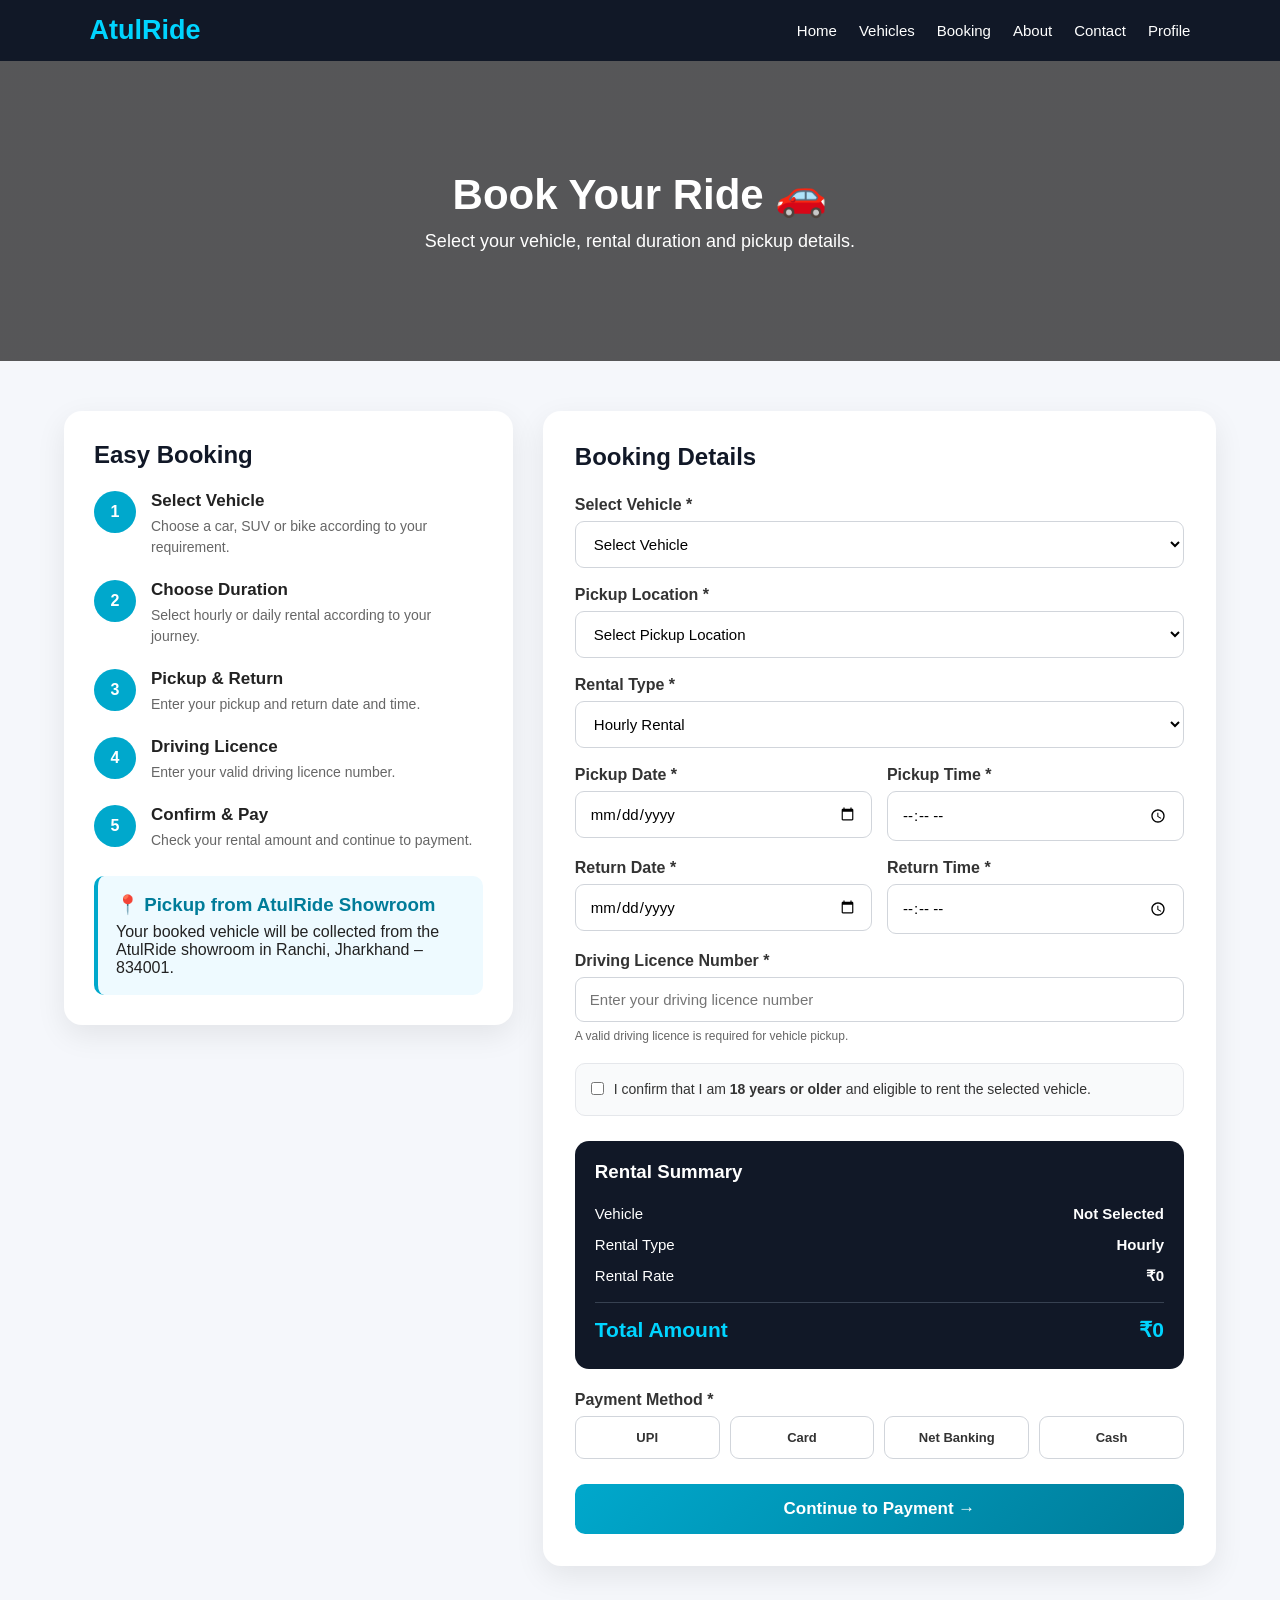
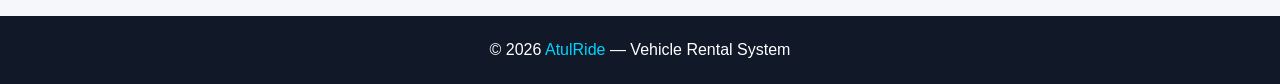
==== booking.html @ 01ee381b "Add files via upload" ====
<!DOCTYPE html>
<html lang="en">
<head>
    <meta charset="UTF-8">
    <meta name="viewport" content="width=device-width, initial-scale=1.0">
    <title>Book Your Vehicle - AtulRide</title>

    <style>
        * {
            margin: 0;
            padding: 0;
            box-sizing: border-box;
            font-family: Arial, sans-serif;
        }

        body {
            background: #f5f7fb;
            color: #222;
        }

        /* NAVBAR */
        .navbar {
            background: #111827;
            color: white;
            padding: 15px 7%;
            display: flex;
            justify-content: space-between;
            align-items: center;
            position: sticky;
            top: 0;
            z-index: 1000;
        }

        .logo {
            font-size: 27px;
            font-weight: bold;
            color: #00d4ff;
        }

        .nav-links {
            display: flex;
            gap: 22px;
            list-style: none;
        }

        .nav-links a {
            color: white;
            text-decoration: none;
            font-size: 15px;
        }

        .nav-links a:hover {
            color: #00d4ff;
        }

        /* HERO */
        .hero {
            min-height: 300px;
            background:
                linear-gradient(rgba(0,0,0,.65), rgba(0,0,0,.65)),
                url("https://images.unsplash.com/photo-1503376780353-7e6692767b70?auto=format&fit=crop&w=1600&q=80");

            background-size: cover;
            background-position: center;

            display: flex;
            justify-content: center;
            align-items: center;

            text-align: center;
            color: white;
            padding: 40px 20px;
        }

        .hero h1 {
            font-size: 42px;
            margin-bottom: 12px;
        }

        .hero p {
            font-size: 18px;
        }

        /* MAIN */
        .booking-section {
            width: 90%;
            max-width: 1200px;
            margin: 50px auto;

            display: grid;
            grid-template-columns: 0.8fr 1.2fr;
            gap: 30px;
        }

        /* INFO CARD */
        .info-card {
            background: white;
            padding: 30px;
            border-radius: 18px;
            box-shadow: 0 10px 30px rgba(0,0,0,.08);
            height: fit-content;
        }

        .info-card h2 {
            margin-bottom: 20px;
            color: #111827;
        }

        .step {
            display: flex;
            gap: 15px;
            margin: 22px 0;
        }

        .step-number {
            min-width: 42px;
            height: 42px;

            background: #00a8cc;
            color: white;

            border-radius: 50%;

            display: flex;
            align-items: center;
            justify-content: center;

            font-weight: bold;
        }

        .step h3 {
            margin-bottom: 5px;
            font-size: 17px;
        }

        .step p {
            color: #666;
            font-size: 14px;
            line-height: 1.5;
        }

        .showroom-box {
            margin-top: 25px;
            padding: 18px;

            background: #eefaff;
            border-left: 4px solid #00a8cc;
            border-radius: 10px;
        }

        .showroom-box h3 {
            margin-bottom: 7px;
            color: #007c99;
        }

        /* FORM */
        .form-card {
            background: white;
            padding: 32px;
            border-radius: 18px;
            box-shadow: 0 10px 30px rgba(0,0,0,.08);
        }

        .form-card h2 {
            margin-bottom: 25px;
            color: #111827;
        }

        .form-group {
            margin-bottom: 18px;
        }

        .form-row {
            display: grid;
            grid-template-columns: 1fr 1fr;
            gap: 15px;
        }

        label {
            display: block;
            margin-bottom: 7px;
            font-weight: 600;
            color: #333;
        }

        input,
        select {
            width: 100%;
            padding: 13px 14px;

            border: 1px solid #d1d5db;
            border-radius: 9px;

            outline: none;
            font-size: 15px;
            background: white;
        }

        input:focus,
        select:focus {
            border-color: #00a8cc;

            box-shadow:
                0 0 0 3px rgba(0,168,204,.1);
        }

        /* DL */
        .dl-note {
            margin-top: 7px;
            font-size: 12px;
            color: #666;
        }

        /* 18+ */
        .terms-box {
            margin: 20px 0;
            padding: 15px;

            background: #f9fafb;
            border: 1px solid #e5e7eb;

            border-radius: 10px;
        }

        .checkbox-line {
            display: flex;
            align-items: flex-start;
            gap: 10px;
        }

        .checkbox-line input {
            width: auto;
            margin-top: 3px;
        }

        .checkbox-line label {
            margin: 0;
            font-size: 14px;
            font-weight: normal;
            line-height: 1.5;
        }

        /* SUMMARY */
        .summary {
            margin-top: 25px;
            padding: 20px;

            background: #111827;
            color: white;

            border-radius: 14px;
        }

        .summary h3 {
            margin-bottom: 15px;
        }

        .summary-row {
            display: flex;
            justify-content: space-between;

            gap: 15px;
            padding: 7px 0;

            font-size: 15px;
        }

        .total-row {
            border-top: 1px solid #374151;

            margin-top: 10px;
            padding-top: 15px;

            font-size: 21px;
            font-weight: bold;

            color: #00d4ff;
        }

        /* PAYMENT */
        .payment-section {
            margin-top: 22px;
        }

        .payment-options {
            display: grid;
            grid-template-columns: repeat(4, 1fr);
            gap: 10px;
        }

        .payment-option {
            position: relative;
        }

        .payment-option input {
            position: absolute;
            opacity: 0;
        }

        .payment-option label {
            border: 1px solid #d1d5db;

            padding: 13px 8px;

            border-radius: 9px;

            text-align: center;
            cursor: pointer;

            font-size: 13px;
            margin: 0;
        }

        .payment-option input:checked + label {
            background: #e6faff;
            border-color: #00a8cc;

            color: #007c99;
            font-weight: bold;
        }

        /* BUTTON */
        .submit-btn {
            width: 100%;

            border: none;

            background:
                linear-gradient(
                    135deg,
                    #00a8cc,
                    #007c99
                );

            color: white;

            padding: 15px;

            border-radius: 10px;

            font-size: 17px;
            font-weight: bold;

            cursor: pointer;

            margin-top: 25px;
        }

        .submit-btn:hover {
            opacity: .92;
            transform: translateY(-1px);
        }

        /* FOOTER */
        footer {
            background: #111827;
            color: white;

            text-align: center;

            padding: 25px;
            margin-top: 50px;
        }

        footer span {
            color: #00d4ff;
        }

        /* MOBILE */
        @media (max-width: 850px) {

            .booking-section {
                grid-template-columns: 1fr;
            }

            .nav-links {
                display: none;
            }
        }

        @media (max-width: 600px) {

            .hero h1 {
                font-size: 30px;
            }

            .hero p {
                font-size: 15px;
            }

            .form-row {
                grid-template-columns: 1fr;
            }

            .payment-options {
                grid-template-columns: 1fr 1fr;
            }

            .form-card,
            .info-card {
                padding: 22px;
            }
        }
    </style>
</head>

<body>

    <!-- NAVBAR -->
    <nav class="navbar">

        <div class="logo">
            AtulRide
        </div>

        <ul class="nav-links">

            <li>
                <a href="index.html">Home</a>
            </li>

            <li>
                <a href="vehicles.html">Vehicles</a>
            </li>

            <li>
                <a href="booking.html">Booking</a>
            </li>

            <li>
                <a href="about.html">About</a>
            </li>

            <li>
                <a href="contact.html">Contact</a>
            </li>

            <li>
                <a href="profile.html">Profile</a>
            </li>

        </ul>

    </nav>


    <!-- HERO -->
    <section class="hero">

        <div>

            <h1>
                Book Your Ride 🚗
            </h1>

            <p>
                Select your vehicle, rental duration and pickup details.
            </p>

        </div>

    </section>


    <!-- BOOKING -->
    <section class="booking-section">


        <!-- LEFT -->
        <div class="info-card">

            <h2>
                Easy Booking
            </h2>


            <div class="step">

                <div class="step-number">
                    1
                </div>

                <div>

                    <h3>
                        Select Vehicle
                    </h3>

                    <p>
                        Choose a car, SUV or bike according to your requirement.
                    </p>

                </div>

            </div>


            <div class="step">

                <div class="step-number">
                    2
                </div>

                <div>

                    <h3>
                        Choose Duration
                    </h3>

                    <p>
                        Select hourly or daily rental according to your journey.
                    </p>

                </div>

            </div>


            <div class="step">

                <div class="step-number">
                    3
                </div>

                <div>

                    <h3>
                        Pickup & Return
                    </h3>

                    <p>
                        Enter your pickup and return date and time.
                    </p>

                </div>

            </div>


            <div class="step">

                <div class="step-number">
                    4
                </div>

                <div>

                    <h3>
                        Driving Licence
                    </h3>

                    <p>
                        Enter your valid driving licence number.
                    </p>

                </div>

            </div>


            <div class="step">

                <div class="step-number">
                    5
                </div>

                <div>

                    <h3>
                        Confirm & Pay
                    </h3>

                    <p>
                        Check your rental amount and continue to payment.
                    </p>

                </div>

            </div>


            <div class="showroom-box">

                <h3>
                    📍 Pickup from AtulRide Showroom
                </h3>

                <p>
                    Your booked vehicle will be collected from the
                    AtulRide showroom in Ranchi, Jharkhand – 834001.
                </p>

            </div>

        </div>


        <!-- RIGHT FORM -->
        <div class="form-card">

            <h2>
                Booking Details
            </h2>


            <form id="bookingForm">


                <!-- VEHICLE -->
                <div class="form-group">

                    <label for="vehicle">
                        Select Vehicle *
                    </label>

                    <select id="vehicle" required>

                        <option value="">
                            Select Vehicle
                        </option>

                        <option value="Maruti Swift">
                            Maruti Swift — ₹150/hr | ₹1,200/day
                        </option>

                        <option value="Hyundai Creta">
                            Hyundai Creta — ₹250/hr | ₹2,000/day
                        </option>

                        <option value="Royal Enfield">
                            Royal Enfield — ₹100/hr | ₹900/day
                        </option>

                        <option value="Honda Activa">
                            Honda Activa — ₹60/hr | ₹500/day
                        </option>

                    </select>

                </div>


                <!-- PICKUP LOCATION -->
                <div class="form-group">

                    <label for="pickupLocation">
                        Pickup Location *
                    </label>

                    <select id="pickupLocation" required>

                        <option value="">
                            Select Pickup Location
                        </option>

                        <option value="Main Road">
                            Main Road — Available
                        </option>

                        <option value="Kanke Road">
                            Kanke Road — Available
                        </option>

                        <option value="Harmu">
                            Harmu — Available
                        </option>

                        <option value="Lalpur" disabled>
                            Lalpur — Unavailable
                        </option>

                        <option value="Doranda" disabled>
                            Doranda — Unavailable
                        </option>

                    </select>

                </div>


                <!-- RENTAL TYPE -->
                <div class="form-group">

                    <label for="rentalType">
                        Rental Type *
                    </label>

                    <select id="rentalType" required>

                        <option value="hourly">
                            Hourly Rental
                        </option>

                        <option value="daily">
                            Daily Rental
                        </option>

                    </select>

                </div>


                <!-- PICKUP -->
                <div class="form-row">

                    <div class="form-group">

                        <label for="pickupDate">
                            Pickup Date *
                        </label>

                        <input
                            type="date"
                            id="pickupDate"
                            required
                        >

                    </div>


                    <div class="form-group">

                        <label for="pickupTime">
                            Pickup Time *
                        </label>

                        <input
                            type="time"
                            id="pickupTime"
                            required
                        >

                    </div>

                </div>


                <!-- RETURN -->
                <div class="form-row">

                    <div class="form-group">

                        <label for="returnDate">
                            Return Date *
                        </label>

                        <input
                            type="date"
                            id="returnDate"
                            required
                        >

                    </div>


                    <div class="form-group">

                        <label for="returnTime">
                            Return Time *
                        </label>

                        <input
                            type="time"
                            id="returnTime"
                            required
                        >

                    </div>

                </div>


                <!-- DRIVING LICENCE -->
                <div class="form-group">

                    <label for="drivingLicence">
                        Driving Licence Number *
                    </label>

                    <input
                        type="text"
                        id="drivingLicence"
                        placeholder="Enter your driving licence number"
                        maxlength="16"
                        required
                    >

                    <p class="dl-note">
                        A valid driving licence is required for vehicle pickup.
                    </p>

                </div>


                <!-- 18+ -->
                <div class="terms-box">

                    <div class="checkbox-line">

                        <input
                            type="checkbox"
                            id="ageConfirm"
                            required
                        >

                        <label for="ageConfirm">

                            I confirm that I am
                            <strong>18 years or older</strong>
                            and eligible to rent the selected vehicle.

                        </label>

                    </div>

                </div>


                <!-- SUMMARY -->
                <div class="summary">

                    <h3>
                        Rental Summary
                    </h3>


                    <div class="summary-row">

                        <span>
                            Vehicle
                        </span>

                        <strong id="summaryVehicle">
                            Not Selected
                        </strong>

                    </div>


                    <div class="summary-row">

                        <span>
                            Rental Type
                        </span>

                        <strong id="summaryType">
                            Hourly
                        </strong>

                    </div>


                    <div class="summary-row">

                        <span>
                            Rental Rate
                        </span>

                        <strong id="summaryRate">
                            ₹0
                        </strong>

                    </div>


                    <div class="summary-row total-row">

                        <span>
                            Total Amount
                        </span>

                        <strong id="rentDisplay">
                            ₹0
                        </strong>

                    </div>

                </div>


                <!-- PAYMENT -->
                <div class="payment-section">

                    <label>
                        Payment Method *
                    </label>


                    <div class="payment-options">


                        <div class="payment-option">

                            <input
                                type="radio"
                                name="paymentMethod"
                                id="upi"
                                value="UPI"
                                required
                            >

                            <label for="upi">
                                UPI
                            </label>

                        </div>


                        <div class="payment-option">

                            <input
                                type="radio"
                                name="paymentMethod"
                                id="card"
                                value="Card"
                            >

                            <label for="card">
                                Card
                            </label>

                        </div>


                        <div class="payment-option">

                            <input
                                type="radio"
                                name="paymentMethod"
                                id="netbanking"
                                value="Net Banking"
                            >

                            <label for="netbanking">
                                Net Banking
                            </label>

                        </div>


                        <div class="payment-option">

                            <input
                                type="radio"
                                name="paymentMethod"
                                id="cash"
                                value="Cash"
                            >

                            <label for="cash">
                                Cash
                            </label>

                        </div>

                    </div>

                </div>


                <!-- SUBMIT -->
                <button
                    type="submit"
                    class="submit-btn"
                >
                    Continue to Payment →
                </button>


            </form>

        </div>

    </section>


    <!-- FOOTER -->
    <footer>

        <p>
            © 2026 <span>AtulRide</span> —
            Vehicle Rental System
        </p>

    </footer>


    <script>

        /* VEHICLE RATES */

        const vehicleRates = {

            "Maruti Swift": {
                hourly: 150,
                daily: 1200
            },

            "Hyundai Creta": {
                hourly: 250,
                daily: 2000
            },

            "Royal Enfield": {
                hourly: 100,
                daily: 900
            },

            "Honda Activa": {
                hourly: 60,
                daily: 500
            }

        };


        /* ELEMENTS */

        const bookingForm =
            document.getElementById("bookingForm");

        const vehicle =
            document.getElementById("vehicle");

        const pickupLocation =
            document.getElementById("pickupLocation");

        const rentalType =
            document.getElementById("rentalType");

        const pickupDate =
            document.getElementById("pickupDate");

        const pickupTime =
            document.getElementById("pickupTime");

        const returnDate =
            document.getElementById("returnDate");

        const returnTime =
            document.getElementById("returnTime");

        const drivingLicence =
            document.getElementById("drivingLicence");

        const ageConfirm =
            document.getElementById("ageConfirm");

        const rentDisplay =
            document.getElementById("rentDisplay");

        const summaryVehicle =
            document.getElementById("summaryVehicle");

        const summaryType =
            document.getElementById("summaryType");

        const summaryRate =
            document.getElementById("summaryRate");


        /* MIN DATE */

        const today =
            new Date()
            .toISOString()
            .split("T")[0];

        pickupDate.min = today;
        returnDate.min = today;


        /* URL VEHICLE */

        const urlParams =
            new URLSearchParams(
                window.location.search
            );

        const selectedVehicle =
            urlParams.get("vehicle");

        if (
            selectedVehicle &&
            vehicleRates[selectedVehicle]
        ) {

            vehicle.value =
                selectedVehicle;

        }


        /* SAVED LOCATION */

        const savedLocation =
            localStorage.getItem(
                "selectedLocation"
            );

        if (savedLocation) {

            const option =
                [...pickupLocation.options]
                .find(
                    option =>
                    option.value === savedLocation &&
                    !option.disabled
                );

            if (option) {

                pickupLocation.value =
                    savedLocation;

            }

        }


        /* DL INPUT */

        drivingLicence.addEventListener(
            "input",
            function () {

                this.value =
                    this.value
                    .toUpperCase()
                    .replace(/[^A-Z0-9]/g, "")
                    .slice(0, 16);

            }
        );


        /* RENT CALCULATION */

        function calculateRent() {

            const selected =
                vehicle.value;

            const type =
                rentalType.value;

            if (
                !selected ||
                !vehicleRates[selected]
            ) {

                summaryVehicle.textContent =
                    "Not Selected";

                summaryRate.textContent =
                    "₹0";

                rentDisplay.textContent =
                    "₹0";

                return 0;

            }


            const rate =
                vehicleRates[selected][type];


            summaryVehicle.textContent =
                selected;

            summaryType.textContent =
                type === "hourly"
                    ? "Hourly"
                    : "Daily";

            summaryRate.textContent =
                "₹" + rate;


            let total =
                rate;


            if (
                pickupDate.value &&
                pickupTime.value &&
                returnDate.value &&
                returnTime.value
            ) {

                const start =
                    new Date(
                        pickupDate.value +
                        "T" +
                        pickupTime.value
                    );

                const end =
                    new Date(
                        returnDate.value +
                        "T" +
                        returnTime.value
                    );


                const difference =
                    end - start;


                if (difference > 0) {

                    const hours =
                        difference /
                        (1000 * 60 * 60);


                    if (type === "hourly") {

                        total =
                            Math.ceil(hours) *
                            rate;

                    } else {

                        const days =
                            Math.ceil(hours / 24);

                        total =
                            days * rate;

                    }

                }

            }


            rentDisplay.textContent =
                "₹" +
                total.toLocaleString("en-IN");


            return total;

        }


        /* UPDATE AMOUNT */

        vehicle.addEventListener(
            "change",
            calculateRent
        );

        rentalType.addEventListener(
            "change",
            calculateRent
        );

        pickupDate.addEventListener(
            "change",
            calculateRent
        );

        pickupTime.addEventListener(
            "change",
            calculateRent
        );

        returnDate.addEventListener(
            "change",
            calculateRent
        );

        returnTime.addEventListener(
            "change",
            calculateRent
        );


        /* RETURN DATE */

        pickupDate.addEventListener(
            "change",
            function () {

                returnDate.min =
                    this.value;

            }
        );


        /* SUBMIT */

        bookingForm.addEventListener(
            "submit",
            function (event) {

                event.preventDefault();


                /* DL */

                if (
                    !drivingLicence.value.trim()
                ) {

                    alert(
                        "Please enter your Driving Licence number."
                    );

                    drivingLicence.focus();

                    return;

                }


                /* 18+ */

                if (!ageConfirm.checked) {

                    alert(
                        "You must confirm that you are 18 years or older."
                    );

                    ageConfirm.focus();

                    return;

                }


                /* VEHICLE */

                if (!vehicle.value) {

                    alert(
                        "Please select a vehicle."
                    );

                    vehicle.focus();

                    return;

                }


                /* LOCATION */

                if (!pickupLocation.value) {

                    alert(
                        "Please select a pickup location."
                    );

                    pickupLocation.focus();

                    return;

                }


                /* DATE/TIME */

                if (
                    !pickupDate.value ||
                    !pickupTime.value ||
                    !returnDate.value ||
                    !returnTime.value
                ) {

                    alert(
                        "Please select pickup and return date/time."
                    );

                    return;

                }


                const start =
                    new Date(
                        pickupDate.value +
                        "T" +
                        pickupTime.value
                    );

                const end =
                    new Date(
                        returnDate.value +
                        "T" +
                        returnTime.value
                    );


                if (end <= start) {

                    alert(
                        "Return date/time must be after pickup date/time."
                    );

                    return;

                }


                /* AMOUNT */

                const amount =
                    calculateRent();


                if (amount <= 0) {

                    alert(
                        "Please check your booking details."
                    );

                    return;

                }


                /* PAYMENT */

                const selectedPayment =
                    document.querySelector(
                        'input[name="paymentMethod"]:checked'
                    );


                if (!selectedPayment) {

                    alert(
                        "Please select a payment method."
                    );

                    return;

                }


                /* BOOKING DATA */

                const bookingData = {

                    vehicle:
                        vehicle.value,

                    pickupLocation:
                        pickupLocation.value,

                    rentalType:
                        rentalType.value,

                    pickupDate:
                        pickupDate.value,

                    pickupTime:
                        pickupTime.value,

                    returnDate:
                        returnDate.value,

                    returnTime:
                        returnTime.value,

                    drivingLicence:
                        drivingLicence.value,

                    ageConfirmed:
                        true,

                    totalRent:
                        amount,

                    bookingStatus:
                        "Confirmed"

                };


                localStorage.setItem(
                    "bookingData",
                    JSON.stringify(
                        bookingData
                    )
                );


                /* PAYMENT */

                localStorage.setItem(
                    "paymentMethod",
                    selectedPayment.value
                );

                localStorage.setItem(
                    "paymentStatus",
                    "Pending"
                );


                /* REDIRECT */

                window.location.href =
                    "payment.html";

            }
        );


        /* INITIAL */

        calculateRent();

    </script>

</body>
</html>
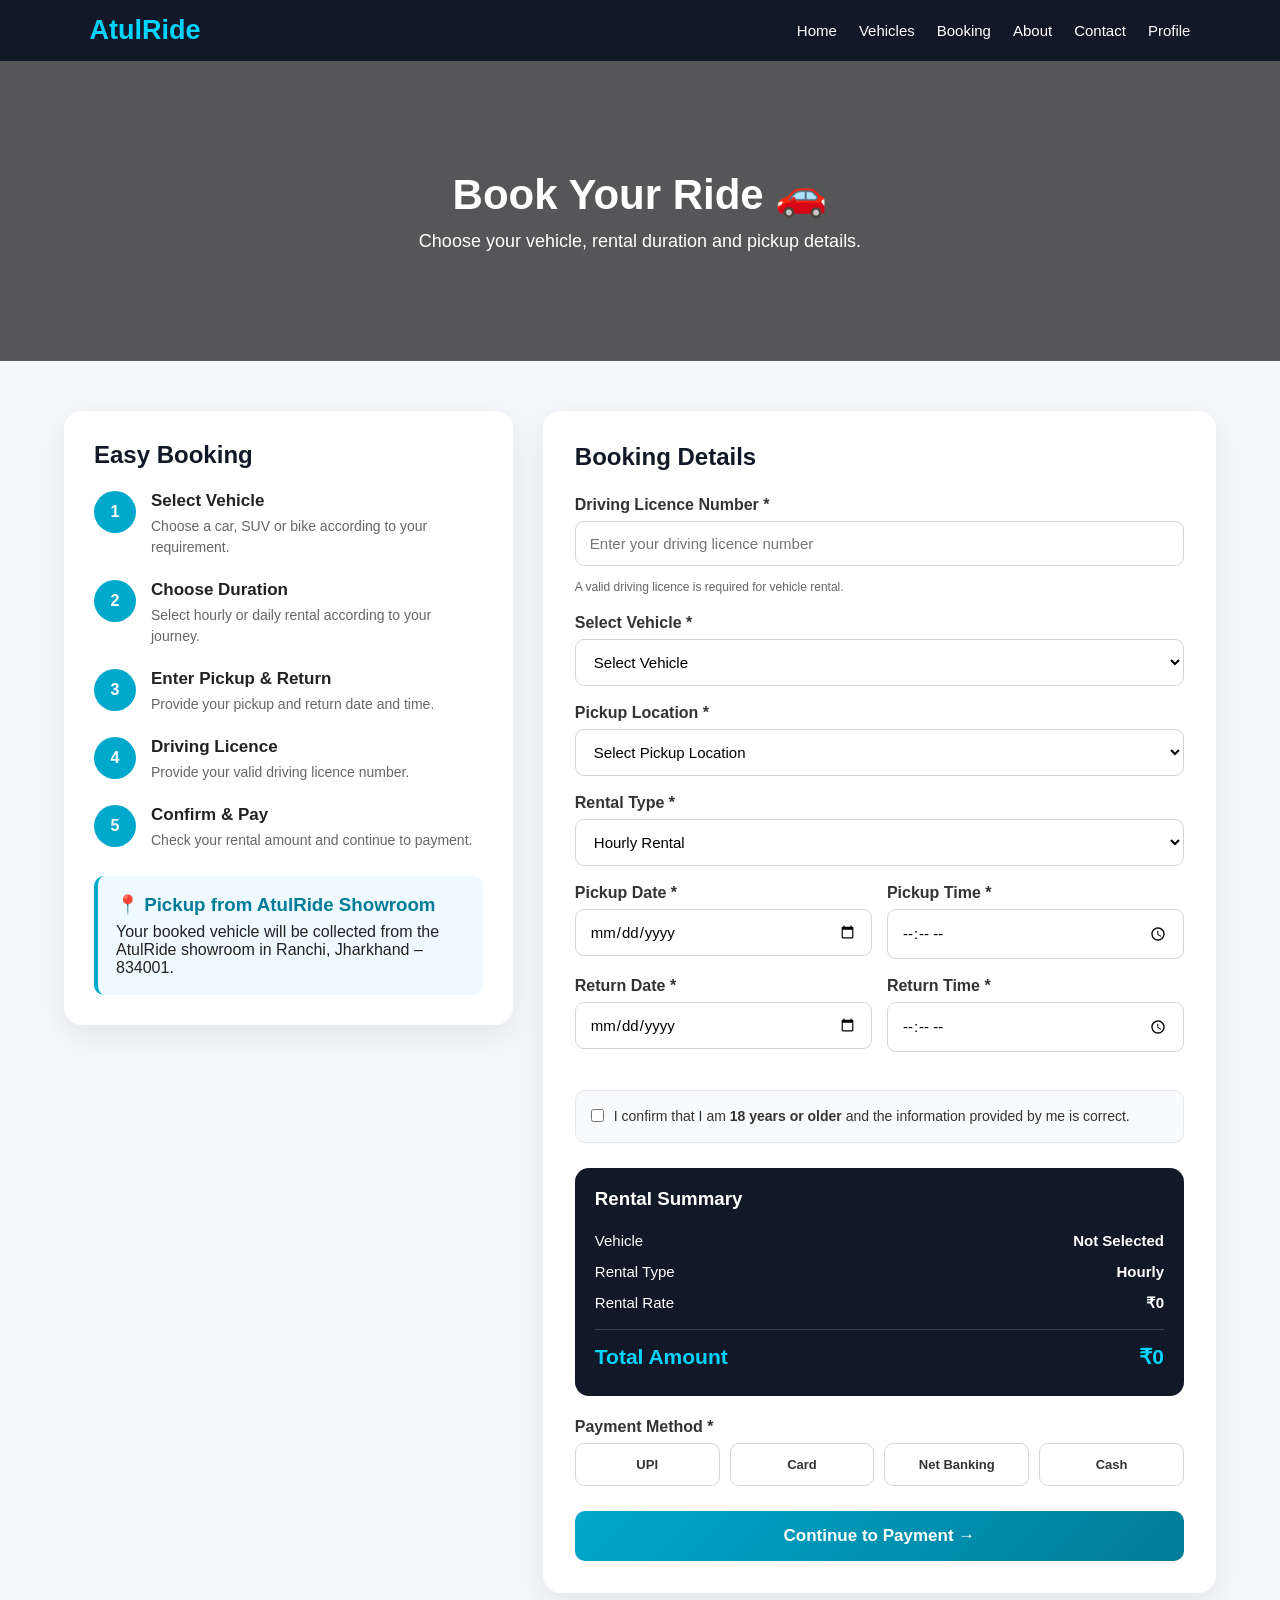
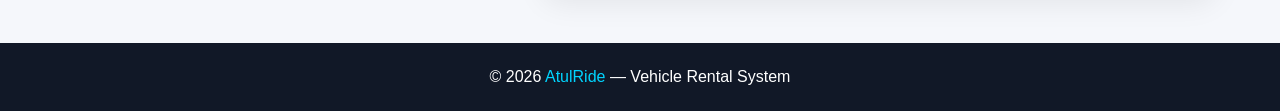
==== commit 5463c06c: "Add files via upload" ====
--- a/booking.html
+++ b/booking.html
@@ -1,1524 +1,1382 @@
-<!DOCTYPE html>
-<html lang="en">
-<head>
-    <meta charset="UTF-8">
-    <meta name="viewport" content="width=device-width, initial-scale=1.0">
-    <title>Book Your Vehicle - AtulRide</title>
-
-    <style>
-        * {
-            margin: 0;
-            padding: 0;
-            box-sizing: border-box;
-            font-family: Arial, sans-serif;
-        }
-
-        body {
-            background: #f5f7fb;
-            color: #222;
-        }
-
-        /* NAVBAR */
-        .navbar {
-            background: #111827;
-            color: white;
-            padding: 15px 7%;
-            display: flex;
-            justify-content: space-between;
-            align-items: center;
-            position: sticky;
-            top: 0;
-            z-index: 1000;
-        }
-
-        .logo {
-            font-size: 27px;
-            font-weight: bold;
-            color: #00d4ff;
-        }
-
-        .nav-links {
-            display: flex;
-            gap: 22px;
-            list-style: none;
-        }
-
-        .nav-links a {
-            color: white;
-            text-decoration: none;
-            font-size: 15px;
-        }
-
-        .nav-links a:hover {
-            color: #00d4ff;
-        }
-
-        /* HERO */
-        .hero {
-            min-height: 300px;
-            background:
-                linear-gradient(rgba(0,0,0,.65), rgba(0,0,0,.65)),
-                url("https://images.unsplash.com/photo-1503376780353-7e6692767b70?auto=format&fit=crop&w=1600&q=80");
-
-            background-size: cover;
-            background-position: center;
-
-            display: flex;
-            justify-content: center;
-            align-items: center;
-
-            text-align: center;
-            color: white;
-            padding: 40px 20px;
-        }
-
-        .hero h1 {
-            font-size: 42px;
-            margin-bottom: 12px;
-        }
-
-        .hero p {
-            font-size: 18px;
-        }
-
-        /* MAIN */
-        .booking-section {
-            width: 90%;
-            max-width: 1200px;
-            margin: 50px auto;
-
-            display: grid;
-            grid-template-columns: 0.8fr 1.2fr;
-            gap: 30px;
-        }
-
-        /* INFO CARD */
-        .info-card {
-            background: white;
-            padding: 30px;
-            border-radius: 18px;
-            box-shadow: 0 10px 30px rgba(0,0,0,.08);
-            height: fit-content;
-        }
-
-        .info-card h2 {
-            margin-bottom: 20px;
-            color: #111827;
-        }
-
-        .step {
-            display: flex;
-            gap: 15px;
-            margin: 22px 0;
-        }
-
-        .step-number {
-            min-width: 42px;
-            height: 42px;
-
-            background: #00a8cc;
-            color: white;
-
-            border-radius: 50%;
-
-            display: flex;
-            align-items: center;
-            justify-content: center;
-
-            font-weight: bold;
-        }
-
-        .step h3 {
-            margin-bottom: 5px;
-            font-size: 17px;
-        }
-
-        .step p {
-            color: #666;
-            font-size: 14px;
-            line-height: 1.5;
-        }
-
-        .showroom-box {
-            margin-top: 25px;
-            padding: 18px;
-
-            background: #eefaff;
-            border-left: 4px solid #00a8cc;
-            border-radius: 10px;
-        }
-
-        .showroom-box h3 {
-            margin-bottom: 7px;
-            color: #007c99;
-        }
-
-        /* FORM */
-        .form-card {
-            background: white;
-            padding: 32px;
-            border-radius: 18px;
-            box-shadow: 0 10px 30px rgba(0,0,0,.08);
-        }
-
-        .form-card h2 {
-            margin-bottom: 25px;
-            color: #111827;
-        }
-
-        .form-group {
-            margin-bottom: 18px;
-        }
-
-        .form-row {
-            display: grid;
-            grid-template-columns: 1fr 1fr;
-            gap: 15px;
-        }
-
-        label {
-            display: block;
-            margin-bottom: 7px;
-            font-weight: 600;
-            color: #333;
-        }
-
-        input,
-        select {
-            width: 100%;
-            padding: 13px 14px;
-
-            border: 1px solid #d1d5db;
-            border-radius: 9px;
-
-            outline: none;
-            font-size: 15px;
-            background: white;
-        }
-
-        input:focus,
-        select:focus {
-            border-color: #00a8cc;
-
-            box-shadow:
-                0 0 0 3px rgba(0,168,204,.1);
-        }
-
-        /* DL */
-        .dl-note {
-            margin-top: 7px;
-            font-size: 12px;
-            color: #666;
-        }
-
-        /* 18+ */
-        .terms-box {
-            margin: 20px 0;
-            padding: 15px;
-
-            background: #f9fafb;
-            border: 1px solid #e5e7eb;
-
-            border-radius: 10px;
-        }
-
-        .checkbox-line {
-            display: flex;
-            align-items: flex-start;
-            gap: 10px;
-        }
-
-        .checkbox-line input {
-            width: auto;
-            margin-top: 3px;
-        }
-
-        .checkbox-line label {
-            margin: 0;
-            font-size: 14px;
-            font-weight: normal;
-            line-height: 1.5;
-        }
-
-        /* SUMMARY */
-        .summary {
-            margin-top: 25px;
-            padding: 20px;
-
-            background: #111827;
-            color: white;
-
-            border-radius: 14px;
-        }
-
-        .summary h3 {
-            margin-bottom: 15px;
-        }
-
-        .summary-row {
-            display: flex;
-            justify-content: space-between;
-
-            gap: 15px;
-            padding: 7px 0;
-
-            font-size: 15px;
-        }
-
-        .total-row {
-            border-top: 1px solid #374151;
-
-            margin-top: 10px;
-            padding-top: 15px;
-
-            font-size: 21px;
-            font-weight: bold;
-
-            color: #00d4ff;
-        }
-
-        /* PAYMENT */
-        .payment-section {
-            margin-top: 22px;
-        }
-
-        .payment-options {
-            display: grid;
-            grid-template-columns: repeat(4, 1fr);
-            gap: 10px;
-        }
-
-        .payment-option {
-            position: relative;
-        }
-
-        .payment-option input {
-            position: absolute;
-            opacity: 0;
-        }
-
-        .payment-option label {
-            border: 1px solid #d1d5db;
-
-            padding: 13px 8px;
-
-            border-radius: 9px;
-
-            text-align: center;
-            cursor: pointer;
-
-            font-size: 13px;
-            margin: 0;
-        }
-
-        .payment-option input:checked + label {
-            background: #e6faff;
-            border-color: #00a8cc;
-
-            color: #007c99;
-            font-weight: bold;
-        }
-
-        /* BUTTON */
-        .submit-btn {
-            width: 100%;
-
-            border: none;
-
-            background:
-                linear-gradient(
-                    135deg,
-                    #00a8cc,
-                    #007c99
-                );
-
-            color: white;
-
-            padding: 15px;
-
-            border-radius: 10px;
-
-            font-size: 17px;
-            font-weight: bold;
-
-            cursor: pointer;
-
-            margin-top: 25px;
-        }
-
-        .submit-btn:hover {
-            opacity: .92;
-            transform: translateY(-1px);
-        }
-
-        /* FOOTER */
-        footer {
-            background: #111827;
-            color: white;
-
-            text-align: center;
-
-            padding: 25px;
-            margin-top: 50px;
-        }
-
-        footer span {
-            color: #00d4ff;
-        }
-
-        /* MOBILE */
-        @media (max-width: 850px) {
-
-            .booking-section {
-                grid-template-columns: 1fr;
-            }
-
-            .nav-links {
-                display: none;
-            }
-        }
-
-        @media (max-width: 600px) {
-
-            .hero h1 {
-                font-size: 30px;
-            }
-
-            .hero p {
-                font-size: 15px;
-            }
-
-            .form-row {
-                grid-template-columns: 1fr;
-            }
-
-            .payment-options {
-                grid-template-columns: 1fr 1fr;
-            }
-
-            .form-card,
-            .info-card {
-                padding: 22px;
-            }
-        }
-    </style>
-</head>
-
-<body>
-
-    <!-- NAVBAR -->
-    <nav class="navbar">
-
-        <div class="logo">
-            AtulRide
-        </div>
-
-        <ul class="nav-links">
-
-            <li>
-                <a href="index.html">Home</a>
-            </li>
-
-            <li>
-                <a href="vehicles.html">Vehicles</a>
-            </li>
-
-            <li>
-                <a href="booking.html">Booking</a>
-            </li>
-
-            <li>
-                <a href="about.html">About</a>
-            </li>
-
-            <li>
-                <a href="contact.html">Contact</a>
-            </li>
-
-            <li>
-                <a href="profile.html">Profile</a>
-            </li>
-
-        </ul>
-
-    </nav>
-
-
-    <!-- HERO -->
-    <section class="hero">
-
-        <div>
-
-            <h1>
-                Book Your Ride 🚗
-            </h1>
-
-            <p>
-                Select your vehicle, rental duration and pickup details.
-            </p>
-
-        </div>
-
-    </section>
-
-
-    <!-- BOOKING -->
-    <section class="booking-section">
-
-
-        <!-- LEFT -->
-        <div class="info-card">
-
-            <h2>
-                Easy Booking
-            </h2>
-
-
-            <div class="step">
-
-                <div class="step-number">
-                    1
-                </div>
-
-                <div>
-
-                    <h3>
-                        Select Vehicle
-                    </h3>
-
-                    <p>
-                        Choose a car, SUV or bike according to your requirement.
-                    </p>
-
-                </div>
-
-            </div>
-
-
-            <div class="step">
-
-                <div class="step-number">
-                    2
-                </div>
-
-                <div>
-
-                    <h3>
-                        Choose Duration
-                    </h3>
-
-                    <p>
-                        Select hourly or daily rental according to your journey.
-                    </p>
-
-                </div>
-
-            </div>
-
-
-            <div class="step">
-
-                <div class="step-number">
-                    3
-                </div>
-
-                <div>
-
-                    <h3>
-                        Pickup & Return
-                    </h3>
-
-                    <p>
-                        Enter your pickup and return date and time.
-                    </p>
-
-                </div>
-
-            </div>
-
-
-            <div class="step">
-
-                <div class="step-number">
-                    4
-                </div>
-
-                <div>
-
-                    <h3>
-                        Driving Licence
-                    </h3>
-
-                    <p>
-                        Enter your valid driving licence number.
-                    </p>
-
-                </div>
-
-            </div>
-
-
-            <div class="step">
-
-                <div class="step-number">
-                    5
-                </div>
-
-                <div>
-
-                    <h3>
-                        Confirm & Pay
-                    </h3>
-
-                    <p>
-                        Check your rental amount and continue to payment.
-                    </p>
-
-                </div>
-
-            </div>
-
-
-            <div class="showroom-box">
-
-                <h3>
-                    📍 Pickup from AtulRide Showroom
-                </h3>
-
-                <p>
-                    Your booked vehicle will be collected from the
-                    AtulRide showroom in Ranchi, Jharkhand – 834001.
-                </p>
-
-            </div>
-
-        </div>
-
-
-        <!-- RIGHT FORM -->
-        <div class="form-card">
-
-            <h2>
-                Booking Details
-            </h2>
-
-
-            <form id="bookingForm">
-
-
-                <!-- VEHICLE -->
-                <div class="form-group">
-
-                    <label for="vehicle">
-                        Select Vehicle *
-                    </label>
-
-                    <select id="vehicle" required>
-
-                        <option value="">
-                            Select Vehicle
-                        </option>
-
-                        <option value="Maruti Swift">
-                            Maruti Swift — ₹150/hr | ₹1,200/day
-                        </option>
-
-                        <option value="Hyundai Creta">
-                            Hyundai Creta — ₹250/hr | ₹2,000/day
-                        </option>
-
-                        <option value="Royal Enfield">
-                            Royal Enfield — ₹100/hr | ₹900/day
-                        </option>
-
-                        <option value="Honda Activa">
-                            Honda Activa — ₹60/hr | ₹500/day
-                        </option>
-
-                    </select>
-
-                </div>
-
-
-                <!-- PICKUP LOCATION -->
-                <div class="form-group">
-
-                    <label for="pickupLocation">
-                        Pickup Location *
-                    </label>
-
-                    <select id="pickupLocation" required>
-
-                        <option value="">
-                            Select Pickup Location
-                        </option>
-
-                        <option value="Main Road">
-                            Main Road — Available
-                        </option>
-
-                        <option value="Kanke Road">
-                            Kanke Road — Available
-                        </option>
-
-                        <option value="Harmu">
-                            Harmu — Available
-                        </option>
-
-                        <option value="Lalpur" disabled>
-                            Lalpur — Unavailable
-                        </option>
-
-                        <option value="Doranda" disabled>
-                            Doranda — Unavailable
-                        </option>
-
-                    </select>
-
-                </div>
-
-
-                <!-- RENTAL TYPE -->
-                <div class="form-group">
-
-                    <label for="rentalType">
-                        Rental Type *
-                    </label>
-
-                    <select id="rentalType" required>
-
-                        <option value="hourly">
-                            Hourly Rental
-                        </option>
-
-                        <option value="daily">
-                            Daily Rental
-                        </option>
-
-                    </select>
-
-                </div>
-
-
-                <!-- PICKUP -->
-                <div class="form-row">
-
-                    <div class="form-group">
-
-                        <label for="pickupDate">
-                            Pickup Date *
-                        </label>
-
-                        <input
-                            type="date"
-                            id="pickupDate"
-                            required
-                        >
-
-                    </div>
-
-
-                    <div class="form-group">
-
-                        <label for="pickupTime">
-                            Pickup Time *
-                        </label>
-
-                        <input
-                            type="time"
-                            id="pickupTime"
-                            required
-                        >
-
-                    </div>
-
-                </div>
-
-
-                <!-- RETURN -->
-                <div class="form-row">
-
-                    <div class="form-group">
-
-                        <label for="returnDate">
-                            Return Date *
-                        </label>
-
-                        <input
-                            type="date"
-                            id="returnDate"
-                            required
-                        >
-
-                    </div>
-
-
-                    <div class="form-group">
-
-                        <label for="returnTime">
-                            Return Time *
-                        </label>
-
-                        <input
-                            type="time"
-                            id="returnTime"
-                            required
-                        >
-
-                    </div>
-
-                </div>
-
-
-                <!-- DRIVING LICENCE -->
-                <div class="form-group">
-
-                    <label for="drivingLicence">
-                        Driving Licence Number *
-                    </label>
-
-                    <input
-                        type="text"
-                        id="drivingLicence"
-                        placeholder="Enter your driving licence number"
-                        maxlength="16"
-                        required
-                    >
-
-                    <p class="dl-note">
-                        A valid driving licence is required for vehicle pickup.
-                    </p>
-
-                </div>
-
-
-                <!-- 18+ -->
-                <div class="terms-box">
-
-                    <div class="checkbox-line">
-
-                        <input
-                            type="checkbox"
-                            id="ageConfirm"
-                            required
-                        >
-
-                        <label for="ageConfirm">
-
-                            I confirm that I am
-                            <strong>18 years or older</strong>
-                            and eligible to rent the selected vehicle.
-
-                        </label>
-
-                    </div>
-
-                </div>
-
-
-                <!-- SUMMARY -->
-                <div class="summary">
-
-                    <h3>
-                        Rental Summary
-                    </h3>
-
-
-                    <div class="summary-row">
-
-                        <span>
-                            Vehicle
-                        </span>
-
-                        <strong id="summaryVehicle">
-                            Not Selected
-                        </strong>
-
-                    </div>
-
-
-                    <div class="summary-row">
-
-                        <span>
-                            Rental Type
-                        </span>
-
-                        <strong id="summaryType">
-                            Hourly
-                        </strong>
-
-                    </div>
-
-
-                    <div class="summary-row">
-
-                        <span>
-                            Rental Rate
-                        </span>
-
-                        <strong id="summaryRate">
-                            ₹0
-                        </strong>
-
-                    </div>
-
-
-                    <div class="summary-row total-row">
-
-                        <span>
-                            Total Amount
-                        </span>
-
-                        <strong id="rentDisplay">
-                            ₹0
-                        </strong>
-
-                    </div>
-
-                </div>
-
-
-                <!-- PAYMENT -->
-                <div class="payment-section">
-
-                    <label>
-                        Payment Method *
-                    </label>
-
-
-                    <div class="payment-options">
-
-
-                        <div class="payment-option">
-
-                            <input
-                                type="radio"
-                                name="paymentMethod"
-                                id="upi"
-                                value="UPI"
-                                required
-                            >
-
-                            <label for="upi">
-                                UPI
-                            </label>
-
-                        </div>
-
-
-                        <div class="payment-option">
-
-                            <input
-                                type="radio"
-                                name="paymentMethod"
-                                id="card"
-                                value="Card"
-                            >
-
-                            <label for="card">
-                                Card
-                            </label>
-
-                        </div>
-
-
-                        <div class="payment-option">
-
-                            <input
-                                type="radio"
-                                name="paymentMethod"
-                                id="netbanking"
-                                value="Net Banking"
-                            >
-
-                            <label for="netbanking">
-                                Net Banking
-                            </label>
-
-                        </div>
-
-
-                        <div class="payment-option">
-
-                            <input
-                                type="radio"
-                                name="paymentMethod"
-                                id="cash"
-                                value="Cash"
-                            >
-
-                            <label for="cash">
-                                Cash
-                            </label>
-
-                        </div>
-
-                    </div>
-
-                </div>
-
-
-                <!-- SUBMIT -->
-                <button
-                    type="submit"
-                    class="submit-btn"
-                >
-                    Continue to Payment →
-                </button>
-
-
-            </form>
-
-        </div>
-
-    </section>
-
-
-    <!-- FOOTER -->
-    <footer>
-
-        <p>
-            © 2026 <span>AtulRide</span> —
-            Vehicle Rental System
-        </p>
-
-    </footer>
-
-
-    <script>
-
-        /* VEHICLE RATES */
-
-        const vehicleRates = {
-
-            "Maruti Swift": {
-                hourly: 150,
-                daily: 1200
-            },
-
-            "Hyundai Creta": {
-                hourly: 250,
-                daily: 2000
-            },
-
-            "Royal Enfield": {
-                hourly: 100,
-                daily: 900
-            },
-
-            "Honda Activa": {
-                hourly: 60,
-                daily: 500
-            }
-
-        };
-
-
-        /* ELEMENTS */
-
-        const bookingForm =
-            document.getElementById("bookingForm");
-
-        const vehicle =
-            document.getElementById("vehicle");
-
-        const pickupLocation =
-            document.getElementById("pickupLocation");
-
-        const rentalType =
-            document.getElementById("rentalType");
-
-        const pickupDate =
-            document.getElementById("pickupDate");
-
-        const pickupTime =
-            document.getElementById("pickupTime");
-
-        const returnDate =
-            document.getElementById("returnDate");
-
-        const returnTime =
-            document.getElementById("returnTime");
-
-        const drivingLicence =
-            document.getElementById("drivingLicence");
-
-        const ageConfirm =
-            document.getElementById("ageConfirm");
-
-        const rentDisplay =
-            document.getElementById("rentDisplay");
-
-        const summaryVehicle =
-            document.getElementById("summaryVehicle");
-
-        const summaryType =
-            document.getElementById("summaryType");
-
-        const summaryRate =
-            document.getElementById("summaryRate");
-
-
-        /* MIN DATE */
-
-        const today =
-            new Date()
-            .toISOString()
-            .split("T")[0];
-
-        pickupDate.min = today;
-        returnDate.min = today;
-
-
-        /* URL VEHICLE */
-
-        const urlParams =
-            new URLSearchParams(
-                window.location.search
-            );
-
-        const selectedVehicle =
-            urlParams.get("vehicle");
-
-        if (
-            selectedVehicle &&
-            vehicleRates[selectedVehicle]
-        ) {
-
-            vehicle.value =
-                selectedVehicle;
-
-        }
-
-
-        /* SAVED LOCATION */
-
-        const savedLocation =
-            localStorage.getItem(
-                "selectedLocation"
-            );
-
-        if (savedLocation) {
-
-            const option =
-                [...pickupLocation.options]
-                .find(
-                    option =>
-                    option.value === savedLocation &&
-                    !option.disabled
-                );
-
-            if (option) {
-
-                pickupLocation.value =
-                    savedLocation;
-
-            }
-
-        }
-
-
-        /* DL INPUT */
-
-        drivingLicence.addEventListener(
-            "input",
-            function () {
-
-                this.value =
-                    this.value
-                    .toUpperCase()
-                    .replace(/[^A-Z0-9]/g, "")
-                    .slice(0, 16);
-
-            }
-        );
-
-
-        /* RENT CALCULATION */
-
-        function calculateRent() {
-
-            const selected =
-                vehicle.value;
-
-            const type =
-                rentalType.value;
-
-            if (
-                !selected ||
-                !vehicleRates[selected]
-            ) {
-
-                summaryVehicle.textContent =
-                    "Not Selected";
-
-                summaryRate.textContent =
-                    "₹0";
-
-                rentDisplay.textContent =
-                    "₹0";
-
-                return 0;
-
-            }
-
-
-            const rate =
-                vehicleRates[selected][type];
-
-
-            summaryVehicle.textContent =
-                selected;
-
-            summaryType.textContent =
-                type === "hourly"
-                    ? "Hourly"
-                    : "Daily";
-
-            summaryRate.textContent =
-                "₹" + rate;
-
-
-            let total =
-                rate;
-
-
-            if (
-                pickupDate.value &&
-                pickupTime.value &&
-                returnDate.value &&
-                returnTime.value
-            ) {
-
-                const start =
-                    new Date(
-                        pickupDate.value +
-                        "T" +
-                        pickupTime.value
-                    );
-
-                const end =
-                    new Date(
-                        returnDate.value +
-                        "T" +
-                        returnTime.value
-                    );
-
-
-                const difference =
-                    end - start;
-
-
-                if (difference > 0) {
-
-                    const hours =
-                        difference /
-                        (1000 * 60 * 60);
-
-
-                    if (type === "hourly") {
-
-                        total =
-                            Math.ceil(hours) *
-                            rate;
-
-                    } else {
-
-                        const days =
-                            Math.ceil(hours / 24);
-
-                        total =
-                            days * rate;
-
-                    }
-
-                }
-
-            }
-
-
-            rentDisplay.textContent =
-                "₹" +
-                total.toLocaleString("en-IN");
-
-
-            return total;
-
-        }
-
-
-        /* UPDATE AMOUNT */
-
-        vehicle.addEventListener(
-            "change",
-            calculateRent
-        );
-
-        rentalType.addEventListener(
-            "change",
-            calculateRent
-        );
-
-        pickupDate.addEventListener(
-            "change",
-            calculateRent
-        );
-
-        pickupTime.addEventListener(
-            "change",
-            calculateRent
-        );
-
-        returnDate.addEventListener(
-            "change",
-            calculateRent
-        );
-
-        returnTime.addEventListener(
-            "change",
-            calculateRent
-        );
-
-
-        /* RETURN DATE */
-
-        pickupDate.addEventListener(
-            "change",
-            function () {
-
-                returnDate.min =
-                    this.value;
-
-            }
-        );
-
-
-        /* SUBMIT */
-
-        bookingForm.addEventListener(
-            "submit",
-            function (event) {
-
-                event.preventDefault();
-
-
-                /* DL */
-
-                if (
-                    !drivingLicence.value.trim()
-                ) {
-
-                    alert(
-                        "Please enter your Driving Licence number."
-                    );
-
-                    drivingLicence.focus();
-
-                    return;
-
-                }
-
-
-                /* 18+ */
-
-                if (!ageConfirm.checked) {
-
-                    alert(
-                        "You must confirm that you are 18 years or older."
-                    );
-
-                    ageConfirm.focus();
-
-                    return;
-
-                }
-
-
-                /* VEHICLE */
-
-                if (!vehicle.value) {
-
-                    alert(
-                        "Please select a vehicle."
-                    );
-
-                    vehicle.focus();
-
-                    return;
-
-                }
-
-
-                /* LOCATION */
-
-                if (!pickupLocation.value) {
-
-                    alert(
-                        "Please select a pickup location."
-                    );
-
-                    pickupLocation.focus();
-
-                    return;
-
-                }
-
-
-                /* DATE/TIME */
-
-                if (
-                    !pickupDate.value ||
-                    !pickupTime.value ||
-                    !returnDate.value ||
-                    !returnTime.value
-                ) {
-
-                    alert(
-                        "Please select pickup and return date/time."
-                    );
-
-                    return;
-
-                }
-
-
-                const start =
-                    new Date(
-                        pickupDate.value +
-                        "T" +
-                        pickupTime.value
-                    );
-
-                const end =
-                    new Date(
-                        returnDate.value +
-                        "T" +
-                        returnTime.value
-                    );
-
-
-                if (end <= start) {
-
-                    alert(
-                        "Return date/time must be after pickup date/time."
-                    );
-
-                    return;
-
-                }
-
-
-                /* AMOUNT */
-
-                const amount =
-                    calculateRent();
-
-
-                if (amount <= 0) {
-
-                    alert(
-                        "Please check your booking details."
-                    );
-
-                    return;
-
-                }
-
-
-                /* PAYMENT */
-
-                const selectedPayment =
-                    document.querySelector(
-                        'input[name="paymentMethod"]:checked'
-                    );
-
-
-                if (!selectedPayment) {
-
-                    alert(
-                        "Please select a payment method."
-                    );
-
-                    return;
-
-                }
-
-
-                /* BOOKING DATA */
-
-                const bookingData = {
-
-                    vehicle:
-                        vehicle.value,
-
-                    pickupLocation:
-                        pickupLocation.value,
-
-                    rentalType:
-                        rentalType.value,
-
-                    pickupDate:
-                        pickupDate.value,
-
-                    pickupTime:
-                        pickupTime.value,
-
-                    returnDate:
-                        returnDate.value,
-
-                    returnTime:
-                        returnTime.value,
-
-                    drivingLicence:
-                        drivingLicence.value,
-
-                    ageConfirmed:
-                        true,
-
-                    totalRent:
-                        amount,
-
-                    bookingStatus:
-                        "Confirmed"
-
-                };
-
-
-                localStorage.setItem(
-                    "bookingData",
-                    JSON.stringify(
-                        bookingData
-                    )
-                );
-
-
-                /* PAYMENT */
-
-                localStorage.setItem(
-                    "paymentMethod",
-                    selectedPayment.value
-                );
-
-                localStorage.setItem(
-                    "paymentStatus",
-                    "Pending"
-                );
-
-
-                /* REDIRECT */
-
-                window.location.href =
-                    "payment.html";
-
-            }
-        );
-
-
-        /* INITIAL */
-
-        calculateRent();
-
-    </script>
-
-</body>
+<!DOCTYPE html>
+<html lang="en">
+<head>
+    <meta charset="UTF-8">
+    <meta name="viewport" content="width=device-width, initial-scale=1.0">
+
+    <title>Book Your Vehicle - AtulRide</title>
+
+    <style>
+        * {
+            margin: 0;
+            padding: 0;
+            box-sizing: border-box;
+            font-family: Arial, sans-serif;
+        }
+
+        body {
+            background: #f5f7fb;
+            color: #222;
+        }
+
+        /* NAVBAR */
+        .navbar {
+            background: #111827;
+            color: white;
+            padding: 15px 7%;
+            display: flex;
+            justify-content: space-between;
+            align-items: center;
+            position: sticky;
+            top: 0;
+            z-index: 1000;
+        }
+
+        .logo {
+            font-size: 27px;
+            font-weight: bold;
+            color: #00d4ff;
+        }
+
+        .nav-links {
+            display: flex;
+            gap: 22px;
+            list-style: none;
+        }
+
+        .nav-links a {
+            color: white;
+            text-decoration: none;
+            font-size: 15px;
+        }
+
+        .nav-links a:hover {
+            color: #00d4ff;
+        }
+
+        /* HERO */
+        .hero {
+            min-height: 300px;
+            background:
+                linear-gradient(rgba(0,0,0,.65), rgba(0,0,0,.65)),
+                url("https://images.unsplash.com/photo-1503376780353-7e6692767b70?auto=format&fit=crop&w=1600&q=80");
+            background-size: cover;
+            background-position: center;
+            display: flex;
+            justify-content: center;
+            align-items: center;
+            text-align: center;
+            color: white;
+            padding: 40px 20px;
+        }
+
+        .hero h1 {
+            font-size: 42px;
+            margin-bottom: 12px;
+        }
+
+        .hero p {
+            font-size: 18px;
+        }
+
+        /* MAIN */
+        .booking-section {
+            width: 90%;
+            max-width: 1200px;
+            margin: 50px auto;
+            display: grid;
+            grid-template-columns: 0.8fr 1.2fr;
+            gap: 30px;
+        }
+
+        /* INFO CARD */
+        .info-card {
+            background: white;
+            padding: 30px;
+            border-radius: 18px;
+            box-shadow: 0 10px 30px rgba(0,0,0,.08);
+            height: fit-content;
+        }
+
+        .info-card h2 {
+            margin-bottom: 20px;
+            color: #111827;
+        }
+
+        .step {
+            display: flex;
+            gap: 15px;
+            margin: 22px 0;
+        }
+
+        .step-number {
+            min-width: 42px;
+            height: 42px;
+            background: #00a8cc;
+            color: white;
+            border-radius: 50%;
+            display: flex;
+            align-items: center;
+            justify-content: center;
+            font-weight: bold;
+        }
+
+        .step h3 {
+            margin-bottom: 5px;
+            font-size: 17px;
+        }
+
+        .step p {
+            color: #666;
+            font-size: 14px;
+            line-height: 1.5;
+        }
+
+        .showroom-box {
+            margin-top: 25px;
+            padding: 18px;
+            background: #eefaff;
+            border-left: 4px solid #00a8cc;
+            border-radius: 10px;
+        }
+
+        .showroom-box h3 {
+            margin-bottom: 7px;
+            color: #007c99;
+        }
+
+        /* FORM */
+        .form-card {
+            background: white;
+            padding: 32px;
+            border-radius: 18px;
+            box-shadow: 0 10px 30px rgba(0,0,0,.08);
+        }
+
+        .form-card h2 {
+            margin-bottom: 25px;
+            color: #111827;
+        }
+
+        .form-group {
+            margin-bottom: 18px;
+        }
+
+        .form-row {
+            display: grid;
+            grid-template-columns: 1fr 1fr;
+            gap: 15px;
+        }
+
+        label {
+            display: block;
+            margin-bottom: 7px;
+            font-weight: 600;
+            color: #333;
+        }
+
+        input,
+        select {
+            width: 100%;
+            padding: 13px 14px;
+            border: 1px solid #d1d5db;
+            border-radius: 9px;
+            outline: none;
+            font-size: 15px;
+            background: white;
+        }
+
+        input:focus,
+        select:focus {
+            border-color: #00a8cc;
+            box-shadow: 0 0 0 3px rgba(0,168,204,.1);
+        }
+
+        select option:disabled {
+            color: #999;
+        }
+
+        .id-row {
+            display: grid;
+            grid-template-columns: 180px 1fr;
+            gap: 12px;
+        }
+
+        /* AGE */
+        .age-box {
+            background: #f0fdf4;
+            border: 1px solid #bbf7d0;
+            padding: 12px 14px;
+            border-radius: 9px;
+            margin-top: 8px;
+            color: #166534;
+            font-size: 14px;
+            display: none;
+        }
+
+        .age-error {
+            background: #fef2f2;
+            border: 1px solid #fecaca;
+            color: #b91c1c;
+        }
+
+        /* CHECKBOX */
+        .terms-box {
+            margin: 20px 0;
+            padding: 15px;
+            background: #f9fafb;
+            border: 1px solid #e5e7eb;
+            border-radius: 10px;
+        }
+
+        .checkbox-line {
+            display: flex;
+            align-items: flex-start;
+            gap: 10px;
+        }
+
+        .checkbox-line input {
+            width: auto;
+            margin-top: 3px;
+        }
+
+        .checkbox-line label {
+            margin: 0;
+            font-size: 14px;
+            font-weight: normal;
+            line-height: 1.5;
+        }
+
+        /* SUMMARY */
+        .summary {
+            margin-top: 25px;
+            padding: 20px;
+            background: #111827;
+            color: white;
+            border-radius: 14px;
+        }
+
+        .summary h3 {
+            margin-bottom: 15px;
+        }
+
+        .summary-row {
+            display: flex;
+            justify-content: space-between;
+            gap: 15px;
+            padding: 7px 0;
+            font-size: 15px;
+        }
+
+        .total-row {
+            border-top: 1px solid #374151;
+            margin-top: 10px;
+            padding-top: 15px;
+            font-size: 21px;
+            font-weight: bold;
+            color: #00d4ff;
+        }
+
+        /* PAYMENT */
+        .payment-section {
+            margin-top: 22px;
+        }
+
+        .payment-options {
+            display: grid;
+            grid-template-columns: repeat(4, 1fr);
+            gap: 10px;
+        }
+
+        .payment-option {
+            position: relative;
+        }
+
+        .payment-option input {
+            position: absolute;
+            opacity: 0;
+        }
+
+        .payment-option label {
+            border: 1px solid #d1d5db;
+            padding: 13px 8px;
+            border-radius: 9px;
+            text-align: center;
+            cursor: pointer;
+            font-size: 13px;
+            margin: 0;
+            transition: .2s;
+        }
+
+        .payment-option input:checked + label {
+            background: #e6faff;
+            border-color: #00a8cc;
+            color: #007c99;
+            font-weight: bold;
+        }
+
+        /* BUTTON */
+        .submit-btn {
+            width: 100%;
+            border: none;
+            background: linear-gradient(135deg, #00a8cc, #007c99);
+            color: white;
+            padding: 15px;
+            border-radius: 10px;
+            font-size: 17px;
+            font-weight: bold;
+            cursor: pointer;
+            margin-top: 25px;
+        }
+
+        .submit-btn:hover {
+            opacity: .92;
+            transform: translateY(-1px);
+        }
+
+        /* NOTICE */
+        .privacy-note {
+            margin-top: 12px;
+            font-size: 12px;
+            color: #666;
+            line-height: 1.5;
+        }
+
+        /* FOOTER */
+        footer {
+            background: #111827;
+            color: white;
+            text-align: center;
+            padding: 25px;
+            margin-top: 50px;
+        }
+
+        footer span {
+            color: #00d4ff;
+        }
+
+        /* MOBILE */
+        @media (max-width: 850px) {
+            .booking-section {
+                grid-template-columns: 1fr;
+            }
+
+            .nav-links {
+                display: none;
+            }
+        }
+
+        @media (max-width: 600px) {
+            .hero h1 {
+                font-size: 30px;
+            }
+
+            .hero p {
+                font-size: 15px;
+            }
+
+            .form-row {
+                grid-template-columns: 1fr;
+            }
+
+            .id-row {
+                grid-template-columns: 1fr;
+            }
+
+            .payment-options {
+                grid-template-columns: 1fr 1fr;
+            }
+
+            .form-card,
+            .info-card {
+                padding: 22px;
+            }
+        }
+    </style>
+</head>
+
+<body>
+
+    <!-- NAVBAR -->
+    <nav class="navbar">
+        <div class="logo">AtulRide</div>
+
+        <ul class="nav-links">
+            <li><a href="index.html">Home</a></li>
+            <li><a href="vehicles.html">Vehicles</a></li>
+            <li><a href="booking.html">Booking</a></li>
+            <li><a href="about.html">About</a></li>
+            <li><a href="contact.html">Contact</a></li>
+            <li><a href="profile.html">Profile</a></li>
+        </ul>
+    </nav>
+
+
+    <!-- HERO -->
+    <section class="hero">
+        <div>
+            <h1>Book Your Ride 🚗</h1>
+            <p>Choose your vehicle, rental duration and pickup details.</p>
+        </div>
+    </section>
+
+
+    <!-- BOOKING SECTION -->
+    <section class="booking-section">
+
+        <!-- LEFT INFORMATION -->
+        <div class="info-card">
+
+            <h2>Easy Booking</h2>
+
+            <div class="step">
+                <div class="step-number">1</div>
+                <div>
+                    <h3>Select Vehicle</h3>
+                    <p>Choose a car, SUV or bike according to your requirement.</p>
+                </div>
+            </div>
+
+            <div class="step">
+                <div class="step-number">2</div>
+                <div>
+                    <h3>Choose Duration</h3>
+                    <p>Select hourly or daily rental according to your journey.</p>
+                </div>
+            </div>
+
+            <div class="step">
+                <div class="step-number">3</div>
+                <div>
+                    <h3>Enter Pickup & Return</h3>
+                    <p>Provide your pickup and return date and time.</p>
+                </div>
+            </div>
+
+            <div class="step">
+                <div class="step-number">4</div>
+                <div>
+                    <h3>Driving Licence</h3>
+                    <p>Provide your valid driving licence number.</p>
+                </div>
+            </div>
+
+            <div class="step">
+                <div class="step-number">5</div>
+                <div>
+                    <h3>Confirm & Pay</h3>
+                    <p>Check your rental amount and continue to payment.</p>
+                </div>
+            </div>
+
+
+            <div class="showroom-box">
+                <h3>📍 Pickup from AtulRide Showroom</h3>
+                <p>
+                    Your booked vehicle will be collected from the
+                    AtulRide showroom in Ranchi, Jharkhand – 834001.
+                </p>
+            </div>
+
+        </div>
+
+
+        <!-- RIGHT FORM -->
+        <div class="form-card">
+
+            <h2>Booking Details</h2>
+
+            <form id="bookingForm">
+
+                <!-- DRIVING LICENCE -->
+                <div class="form-group">
+
+                    <label for="drivingLicense">Driving Licence Number *</label>
+
+                    <input
+                        type="text"
+                        id="drivingLicense"
+                        placeholder="Enter your driving licence number"
+                        maxlength="20"
+                        autocomplete="off"
+                        required
+                    >
+
+                    <p class="privacy-note">
+                        A valid driving licence is required for vehicle rental.
+                    </p>
+
+                </div>
+
+
+                <!-- VEHICLE -->
+                <div class="form-group">
+
+                    <label for="vehicle">Select Vehicle *</label>
+
+                    <select id="vehicle" required>
+
+                        <option value="">
+                            Select Vehicle
+                        </option>
+
+                        <option value="Maruti Swift">
+                            Maruti Swift — ₹150/hr | ₹1,200/day
+                        </option>
+
+                        <option value="Hyundai Creta">
+                            Hyundai Creta — ₹250/hr | ₹2,000/day
+                        </option>
+
+                        <option value="Royal Enfield">
+                            Royal Enfield — ₹100/hr | ₹900/day
+                        </option>
+
+                        <option value="Honda Activa">
+                            Honda Activa — ₹60/hr | ₹500/day
+                        </option>
+
+                    </select>
+
+                </div>
+
+
+                <!-- LOCATION -->
+                <div class="form-group">
+
+                    <label for="pickupLocation">
+                        Pickup Location *
+                    </label>
+
+                    <select id="pickupLocation" required>
+
+                        <option value="">
+                            Select Pickup Location
+                        </option>
+
+                        <option value="Main Road">
+                            Main Road — Available
+                        </option>
+
+                        <option value="Kanke Road">
+                            Kanke Road — Available
+                        </option>
+
+                        <option value="Harmu">
+                            Harmu — Available
+                        </option>
+
+                        <option value="Lalpur" disabled>
+                            Lalpur — Unavailable
+                        </option>
+
+                        <option value="Doranda" disabled>
+                            Doranda — Unavailable
+                        </option>
+
+                    </select>
+
+                </div>
+
+
+                <!-- RENTAL TYPE -->
+                <div class="form-group">
+
+                    <label for="rentalType">
+                        Rental Type *
+                    </label>
+
+                    <select id="rentalType" required>
+
+                        <option value="hourly">
+                            Hourly Rental
+                        </option>
+
+                        <option value="daily">
+                            Daily Rental
+                        </option>
+
+                    </select>
+
+                </div>
+
+
+                <!-- PICKUP DATE/TIME -->
+                <div class="form-row">
+
+                    <div class="form-group">
+
+                        <label for="pickupDate">
+                            Pickup Date *
+                        </label>
+
+                        <input
+                            type="date"
+                            id="pickupDate"
+                            required
+                        >
+
+                    </div>
+
+
+                    <div class="form-group">
+
+                        <label for="pickupTime">
+                            Pickup Time *
+                        </label>
+
+                        <input
+                            type="time"
+                            id="pickupTime"
+                            required
+                        >
+
+                    </div>
+
+                </div>
+
+
+                <!-- RETURN DATE/TIME -->
+                <div class="form-row">
+
+                    <div class="form-group">
+
+                        <label for="returnDate">
+                            Return Date *
+                        </label>
+
+                        <input
+                            type="date"
+                            id="returnDate"
+                            required
+                        >
+
+                    </div>
+
+
+                    <div class="form-group">
+
+                        <label for="returnTime">
+                            Return Time *
+                        </label>
+
+                        <input
+                            type="time"
+                            id="returnTime"
+                            required
+                        >
+
+                    </div>
+
+                </div>
+
+
+                <!-- 18+ CHECKBOX -->
+                <div class="terms-box">
+
+                    <div class="checkbox-line">
+
+                        <input
+                            type="checkbox"
+                            id="ageConfirm"
+                            required
+                        >
+
+                        <label for="ageConfirm">
+                            I confirm that I am <strong>18 years or older</strong>
+                            and the information provided by me is correct.
+                        </label>
+
+                    </div>
+
+                </div>
+
+
+                <!-- SUMMARY -->
+                <div class="summary">
+
+                    <h3>Rental Summary</h3>
+
+                    <div class="summary-row">
+                        <span>Vehicle</span>
+                        <strong id="summaryVehicle">
+                            Not Selected
+                        </strong>
+                    </div>
+
+                    <div class="summary-row">
+                        <span>Rental Type</span>
+                        <strong id="summaryType">
+                            Hourly
+                        </strong>
+                    </div>
+
+                    <div class="summary-row">
+                        <span>Rental Rate</span>
+                        <strong id="summaryRate">
+                            ₹0
+                        </strong>
+                    </div>
+
+                    <div class="summary-row total-row">
+                        <span>Total Amount</span>
+                        <strong id="rentDisplay">
+                            ₹0
+                        </strong>
+                    </div>
+
+                </div>
+
+
+                <!-- PAYMENT -->
+                <div class="payment-section">
+
+                    <label>
+                        Payment Method *
+                    </label>
+
+                    <div class="payment-options">
+
+                        <div class="payment-option">
+
+                            <input
+                                type="radio"
+                                name="paymentMethod"
+                                id="upi"
+                                value="UPI"
+                                required
+                            >
+
+                            <label for="upi">
+                                UPI
+                            </label>
+
+                        </div>
+
+
+                        <div class="payment-option">
+
+                            <input
+                                type="radio"
+                                name="paymentMethod"
+                                id="card"
+                                value="Card"
+                            >
+
+                            <label for="card">
+                                Card
+                            </label>
+
+                        </div>
+
+
+                        <div class="payment-option">
+
+                            <input
+                                type="radio"
+                                name="paymentMethod"
+                                id="netbanking"
+                                value="Net Banking"
+                            >
+
+                            <label for="netbanking">
+                                Net Banking
+                            </label>
+
+                        </div>
+
+
+                        <div class="payment-option">
+
+                            <input
+                                type="radio"
+                                name="paymentMethod"
+                                id="cash"
+                                value="Cash"
+                            >
+
+                            <label for="cash">
+                                Cash
+                            </label>
+
+                        </div>
+
+                    </div>
+
+                </div>
+
+
+                <!-- SUBMIT -->
+                <button
+                    type="submit"
+                    class="submit-btn"
+                >
+                    Continue to Payment →
+                </button>
+
+            </form>
+
+        </div>
+
+    </section>
+
+
+    <!-- FOOTER -->
+    <footer>
+
+        <p>
+            © 2026 <span>AtulRide</span> —
+            Vehicle Rental System
+        </p>
+
+    </footer>
+
+
+    <script>
+
+        /* ================================
+           VEHICLE RATES
+        ================================= */
+
+        const vehicleRates = {
+
+            "Maruti Swift": {
+                hourly: 150,
+                daily: 1200
+            },
+
+            "Hyundai Creta": {
+                hourly: 250,
+                daily: 2000
+            },
+
+            "Royal Enfield": {
+                hourly: 100,
+                daily: 900
+            },
+
+            "Honda Activa": {
+                hourly: 60,
+                daily: 500
+            }
+
+        };
+
+
+        /* ================================
+           ELEMENTS
+        ================================= */
+
+        const bookingForm =
+            document.getElementById("bookingForm");
+
+        const drivingLicense =
+            document.getElementById("drivingLicense");
+
+        const vehicle =
+            document.getElementById("vehicle");
+
+        const pickupLocation =
+            document.getElementById("pickupLocation");
+
+        const rentalType =
+            document.getElementById("rentalType");
+
+        const pickupDate =
+            document.getElementById("pickupDate");
+
+        const pickupTime =
+            document.getElementById("pickupTime");
+
+        const returnDate =
+            document.getElementById("returnDate");
+
+        const returnTime =
+            document.getElementById("returnTime");
+
+        const ageConfirm =
+            document.getElementById("ageConfirm");
+
+        const rentDisplay =
+            document.getElementById("rentDisplay");
+
+        const summaryVehicle =
+            document.getElementById("summaryVehicle");
+
+        const summaryType =
+            document.getElementById("summaryType");
+
+        const summaryRate =
+            document.getElementById("summaryRate");
+
+
+        /* ================================
+           DATE + DRIVING LICENCE INPUT
+        ================================= */
+
+        const today =
+            new Date().toISOString().split("T")[0];
+
+        pickupDate.min = today;
+        returnDate.min = today;
+
+        drivingLicense.addEventListener("input", function () {
+            this.value = this.value
+                .toUpperCase()
+                .replace(/\s+/g, "")
+                .slice(0, 20);
+        });
+
+
+        /* ================================
+           VEHICLE FROM URL
+        ================================= */
+
+        const urlParams =
+            new URLSearchParams(window.location.search);
+
+        const selectedVehicle =
+            urlParams.get("vehicle");
+
+        if (
+            selectedVehicle &&
+            vehicleRates[selectedVehicle]
+        ) {
+
+            vehicle.value = selectedVehicle;
+
+        }
+
+
+        /* ================================
+           LOCATION FROM LOCAL STORAGE
+        ================================= */
+
+        const savedLocation =
+            localStorage.getItem("selectedLocation");
+
+        if (savedLocation) {
+
+            const option =
+                [...pickupLocation.options]
+                .find(
+                    option =>
+                    option.value === savedLocation &&
+                    !option.disabled
+                );
+
+            if (option) {
+
+                pickupLocation.value =
+                    savedLocation;
+
+            }
+
+        }
+
+
+        /* ================================
+           CUSTOMER DATA
+        ================================= */
+
+        const savedCustomer =
+            JSON.parse(
+                localStorage.getItem("customerData") || "null"
+            );
+
+        // Name/mobile are taken from the saved account profile in the background.
+        // They are no longer displayed as booking form fields.
+
+
+        /* ================================
+           CALCULATE RENT
+        ================================= */
+
+        function calculateRent() {
+
+            const selected =
+                vehicle.value;
+
+            const type =
+                rentalType.value;
+
+            if (!selected || !vehicleRates[selected]) {
+
+                summaryVehicle.textContent =
+                    "Not Selected";
+
+                summaryRate.textContent =
+                    "₹0";
+
+                rentDisplay.textContent =
+                    "₹0";
+
+                return 0;
+
+            }
+
+
+            const rate =
+                vehicleRates[selected][type];
+
+
+            summaryVehicle.textContent =
+                selected;
+
+            summaryType.textContent =
+                type === "hourly"
+                    ? "Hourly"
+                    : "Daily";
+
+
+            summaryRate.textContent =
+                "₹" + rate;
+
+
+            let total =
+                rate;
+
+
+            if (
+                pickupDate.value &&
+                pickupTime.value &&
+                returnDate.value &&
+                returnTime.value
+            ) {
+
+                const start =
+                    new Date(
+                        pickupDate.value +
+                        "T" +
+                        pickupTime.value
+                    );
+
+                const end =
+                    new Date(
+                        returnDate.value +
+                        "T" +
+                        returnTime.value
+                    );
+
+
+                const difference =
+                    end - start;
+
+
+                if (difference > 0) {
+
+                    const hours =
+                        difference /
+                        (1000 * 60 * 60);
+
+
+                    if (type === "hourly") {
+
+                        total =
+                            Math.ceil(hours) * rate;
+
+                    }
+
+                    else {
+
+                        const days =
+                            Math.ceil(hours / 24);
+
+                        total =
+                            days * rate;
+
+                    }
+
+                }
+
+            }
+
+
+            rentDisplay.textContent =
+                "₹" + total.toLocaleString("en-IN");
+
+
+            return total;
+
+        }
+
+
+        /* ================================
+           UPDATE AMOUNT
+        ================================= */
+
+        vehicle.addEventListener(
+            "change",
+            calculateRent
+        );
+
+        rentalType.addEventListener(
+            "change",
+            calculateRent
+        );
+
+        pickupDate.addEventListener(
+            "change",
+            calculateRent
+        );
+
+        pickupTime.addEventListener(
+            "change",
+            calculateRent
+        );
+
+        returnDate.addEventListener(
+            "change",
+            calculateRent
+        );
+
+        returnTime.addEventListener(
+            "change",
+            calculateRent
+        );
+
+
+        /* ================================
+           RETURN DATE VALIDATION
+        ================================= */
+
+        pickupDate.addEventListener("change", function () {
+
+            returnDate.min =
+                this.value;
+
+        });
+
+
+        /* ================================
+           FORM SUBMIT
+        ================================= */
+
+        bookingForm.addEventListener(
+            "submit",
+            function (event) {
+
+                event.preventDefault();
+
+
+                /* DRIVING LICENCE */
+
+                const enteredDrivingLicense =
+                    drivingLicense.value.trim().toUpperCase();
+
+                if (!enteredDrivingLicense) {
+
+                    alert(
+                        "Please enter your driving licence number."
+                    );
+
+                    drivingLicense.focus();
+
+                    return;
+
+                }
+
+                /* 18+ CONFIRMATION */
+
+                if (!ageConfirm.checked) {
+
+                    alert(
+                        "Please confirm that you are 18 years or older."
+                    );
+
+                    ageConfirm.focus();
+
+                    return;
+
+                }
+
+
+                /* VEHICLE */
+
+                if (!vehicle.value) {
+
+                    alert(
+                        "Please select a vehicle."
+                    );
+
+                    vehicle.focus();
+
+                    return;
+
+                }
+
+
+                /* LOCATION */
+
+                if (!pickupLocation.value) {
+
+                    alert(
+                        "Please select a pickup location."
+                    );
+
+                    pickupLocation.focus();
+
+                    return;
+
+                }
+
+
+                /* DATES */
+
+                if (
+                    !pickupDate.value ||
+                    !pickupTime.value ||
+                    !returnDate.value ||
+                    !returnTime.value
+                ) {
+
+                    alert(
+                        "Please select pickup and return date/time."
+                    );
+
+                    return;
+
+                }
+
+
+                const start =
+                    new Date(
+                        pickupDate.value +
+                        "T" +
+                        pickupTime.value
+                    );
+
+                const end =
+                    new Date(
+                        returnDate.value +
+                        "T" +
+                        returnTime.value
+                    );
+
+
+                if (end <= start) {
+
+                    alert(
+                        "Return date/time must be after pickup date/time."
+                    );
+
+                    return;
+
+                }
+
+
+                /* AMOUNT */
+
+                const amount =
+                    calculateRent();
+
+
+                if (amount <= 0) {
+
+                    alert(
+                        "Please check your booking details."
+                    );
+
+                    return;
+
+                }
+
+
+                /* PAYMENT */
+
+                const selectedPayment =
+                    document.querySelector(
+                        'input[name="paymentMethod"]:checked'
+                    );
+
+
+                if (!selectedPayment) {
+
+                    alert(
+                        "Please select a payment method."
+                    );
+
+                    return;
+
+                }
+
+
+                /* CUSTOMER DATA */
+
+                const customerData = savedCustomer || {};
+
+                localStorage.setItem(
+                    "customerData",
+                    JSON.stringify(customerData)
+                );
+
+
+                /* BOOKING DATA */
+
+                const bookingData = {
+
+                    name: customerData.name || "Customer",
+
+                    mobile: customerData.mobile || "",
+
+                    email: customerData.email || "",
+
+                    drivingLicense: enteredDrivingLicense,
+
+                    vehicle: vehicle.value,
+
+                    pickupLocation: pickupLocation.value,
+
+                    rentalType: rentalType.value,
+
+                    pickupDate: pickupDate.value,
+
+                    pickupTime: pickupTime.value,
+
+                    returnDate: returnDate.value,
+
+                    returnTime: returnTime.value,
+
+                    totalRent: amount,
+
+                    bookingStatus: "Confirmed"
+
+                };
+
+
+                localStorage.setItem(
+                    "bookingData",
+                    JSON.stringify(bookingData)
+                );
+
+
+                /* PAYMENT DATA */
+
+                localStorage.setItem(
+                    "paymentMethod",
+                    selectedPayment.value
+                );
+
+                localStorage.setItem(
+                    "paymentStatus",
+                    "Pending"
+                );
+
+
+                /* REDIRECT */
+
+                window.location.href =
+                    "payment.html";
+
+            }
+        );
+
+
+        /* INITIAL CALCULATION */
+
+        calculateRent();
+
+    </script>
+
+</body>
 </html>
